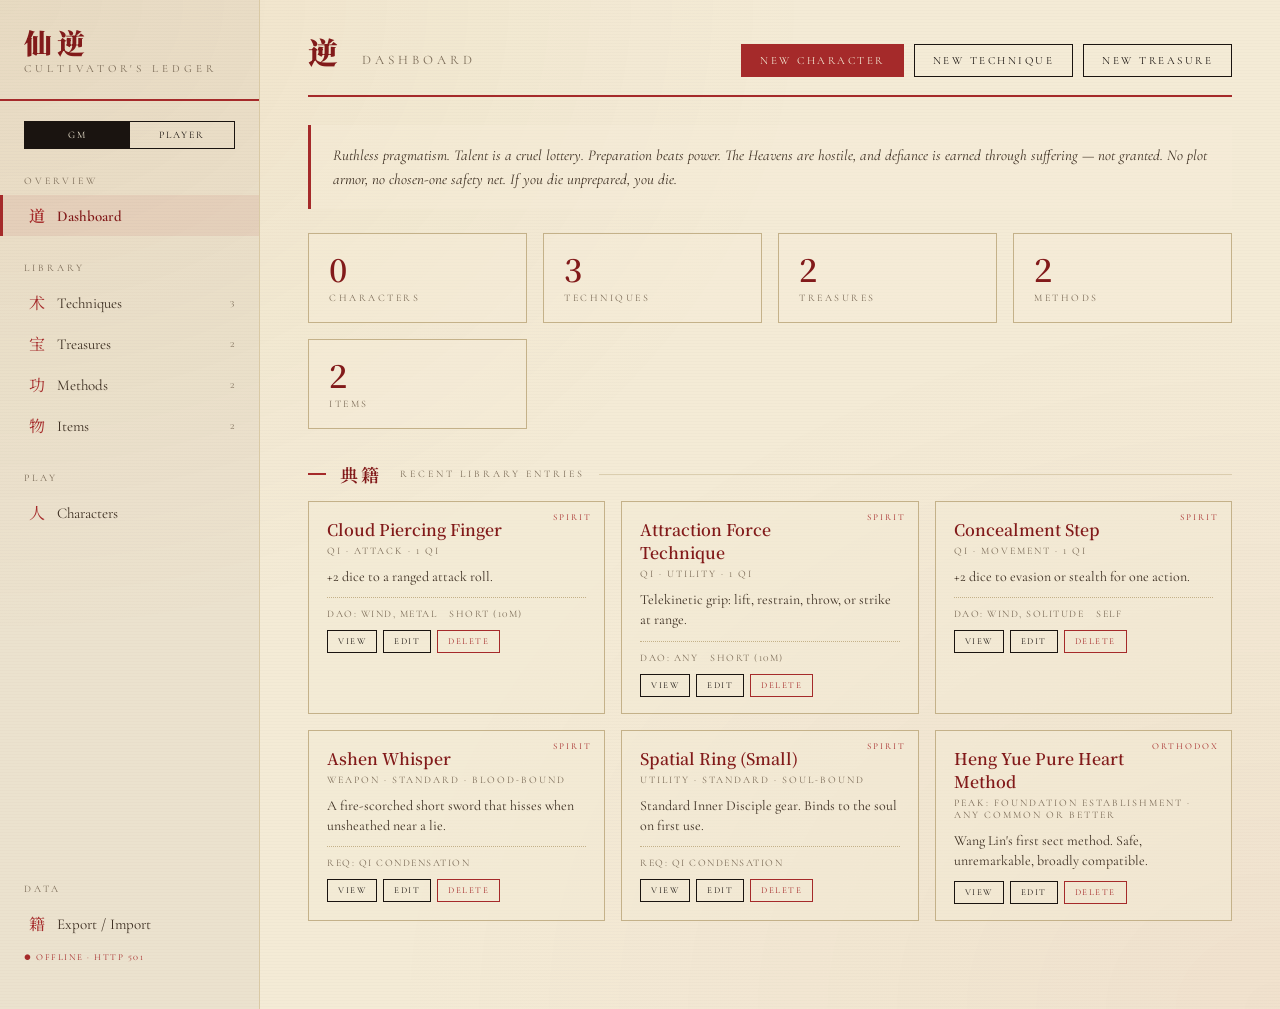
==== cultivation_app/static/index.html @ c36df338 "Initial commit: Cultivation TTRPG framework, vault notes, and companion app - Framework markdown not" ====
<!DOCTYPE html>
<html lang="en">
<head>
<meta charset="UTF-8">
<meta name="viewport" content="width=device-width, initial-scale=1.0">
<title>Cultivator's Ledger — Campaign Companion</title>
<link href="https://fonts.googleapis.com/css2?family=Cormorant+Garamond:wght@300;400;500;600;700&family=Cormorant+SC:wght@400;600&family=Noto+Serif+SC:wght@400;600;900&display=swap" rel="stylesheet">
<link rel="stylesheet" href="styles.css">
</head>
<body>

<div class="app">
  <aside class="sidebar">
    <div class="brand">
      <div class="brand-chinese">仙逆</div>
      <div class="brand-english">Cultivator's Ledger</div>
    </div>

    <div class="mode-toggle">
      <button class="mode-btn" data-mode="gm">GM</button>
      <button class="mode-btn" data-mode="player">Player</button>
    </div>

    <div class="nav-group">
      <div class="nav-group-label">Overview</div>
      <div class="nav-item" data-view="home"><span class="nav-icon">道</span> Dashboard</div>
    </div>

    <div class="nav-group">
      <div class="nav-group-label">Library</div>
      <div class="nav-item" data-view="techniques"><span class="nav-icon">术</span> Techniques <span class="count" id="count-techniques"></span></div>
      <div class="nav-item" data-view="treasures"><span class="nav-icon">宝</span> Treasures <span class="count" id="count-treasures"></span></div>
      <div class="nav-item" data-view="methods"><span class="nav-icon">功</span> Methods <span class="count" id="count-methods"></span></div>
      <div class="nav-item" data-view="items"><span class="nav-icon">物</span> Items <span class="count" id="count-items"></span></div>
    </div>

    <div class="nav-group">
      <div class="nav-group-label">Play</div>
      <div class="nav-item" data-view="characters"><span class="nav-icon">人</span> Characters <span class="count" id="count-characters"></span></div>
    </div>

    <div class="nav-group" style="margin-top: auto;">
      <div class="nav-group-label">Data</div>
      <div class="nav-item" data-view="data"><span class="nav-icon">籍</span> Export / Import</div>
      <div class="connection" id="connection"></div>
    </div>
  </aside>

  <main class="main" id="main"></main>
</div>

<div class="dialog-overlay" id="dialog-overlay">
  <div class="dialog" id="dialog">
    <button class="dialog-close" id="dialog-close">&times;</button>
    <div id="dialog-content"></div>
  </div>
</div>

<div class="notice" id="notice"></div>

<script type="module" src="js/main.js"></script>
</body>
</html>
---- cultivation_app/static/styles.css ----
/* Cultivator's Ledger — paper / cinnabar / ink theme */

:root {
  --paper: #f4ebd6;
  --paper-dark: #e8dcc0;
  --paper-edge: #d9c9a5;
  --ink: #1a1410;
  --ink-soft: #3d2f22;
  --ink-faded: #7a6a56;
  --cinnabar: #a52a2a;
  --cinnabar-deep: #821a1a;
  --gold: #b8873a;
  --rule: #c4b189;
  --seal-red: #b83227;
  --green-jade: #3e6b4a;
  --white-karma: #d9cba0;
  --black-karma: #1a1410;
}

* { box-sizing: border-box; margin: 0; padding: 0; }

html, body {
  background: #2a221a;
  font-family: 'Cormorant Garamond', Georgia, serif;
  color: var(--ink);
  min-height: 100vh;
}

.app {
  display: grid;
  grid-template-columns: 260px 1fr;
  min-height: 100vh;
  max-width: 1600px;
  margin: 0 auto;
  background: var(--paper);
  box-shadow: 0 25px 60px rgba(0,0,0,0.5);
  background-image:
    radial-gradient(ellipse at top left, rgba(184,135,58,0.08), transparent 45%),
    radial-gradient(ellipse at bottom right, rgba(165,42,42,0.05), transparent 50%),
    repeating-linear-gradient(0deg, transparent 0px, transparent 2px, rgba(26,20,16,0.015) 2px, rgba(26,20,16,0.015) 3px);
}

/* ===== SIDEBAR ===== */
.sidebar {
  background: rgba(26,20,16,0.04);
  border-right: 1px solid var(--paper-edge);
  padding: 28px 0;
  display: flex;
  flex-direction: column;
}

.brand {
  padding: 0 24px 24px;
  border-bottom: 2px double var(--cinnabar);
  margin-bottom: 20px;
}

.brand-chinese {
  font-family: 'Noto Serif SC', serif;
  font-weight: 900;
  font-size: 28px;
  color: var(--cinnabar-deep);
  letter-spacing: 5px;
  line-height: 1;
}

.brand-english {
  font-family: 'Cormorant SC', serif;
  font-size: 11px;
  letter-spacing: 4px;
  color: var(--ink-faded);
  margin-top: 6px;
  text-transform: uppercase;
}

.nav-group {
  margin-bottom: 18px;
}

.nav-group-label {
  font-family: 'Cormorant SC', serif;
  font-size: 10px;
  letter-spacing: 3px;
  color: var(--ink-faded);
  text-transform: uppercase;
  padding: 8px 24px;
}

.nav-item {
  display: flex;
  align-items: center;
  gap: 10px;
  padding: 9px 24px;
  font-family: 'Cormorant Garamond', serif;
  font-size: 15px;
  color: var(--ink-soft);
  cursor: pointer;
  border-left: 3px solid transparent;
  transition: background 0.1s, border-color 0.1s;
}

.nav-item:hover {
  background: rgba(165,42,42,0.05);
  color: var(--ink);
}

.nav-item.active {
  border-left-color: var(--cinnabar);
  background: rgba(165,42,42,0.08);
  color: var(--cinnabar-deep);
  font-weight: 600;
}

.nav-item .nav-icon {
  font-family: 'Noto Serif SC', serif;
  font-size: 16px;
  color: var(--cinnabar);
  min-width: 20px;
  text-align: center;
}

.nav-item .count {
  margin-left: auto;
  font-family: 'Cormorant SC', serif;
  font-size: 10px;
  color: var(--ink-faded);
  letter-spacing: 1px;
}

.connection {
  font-family: 'Cormorant SC', serif;
  font-size: 9px;
  letter-spacing: 1.5px;
  color: var(--ink-faded);
  padding: 8px 24px 0;
  text-transform: uppercase;
}
.connection.ok { color: var(--green-jade); }
.connection.err { color: var(--cinnabar); }

.mode-toggle {
  display: flex;
  border: 1px solid var(--ink);
  margin: 0 24px 18px;
}
.mode-btn {
  flex: 1;
  padding: 7px 8px;
  background: transparent;
  border: none;
  font-family: 'Cormorant SC', serif;
  font-size: 10px;
  letter-spacing: 2px;
  color: var(--ink);
  cursor: pointer;
  text-transform: uppercase;
}
.mode-btn.active {
  background: var(--ink);
  color: var(--paper);
}

/* ===== MAIN ===== */
.main {
  padding: 36px 48px 60px;
  min-width: 0;
}

.page-header {
  display: flex;
  align-items: baseline;
  justify-content: space-between;
  gap: 24px;
  padding-bottom: 18px;
  border-bottom: 2px double var(--cinnabar);
  margin-bottom: 28px;
}

.page-title {
  display: flex;
  align-items: baseline;
  gap: 18px;
}

.page-title .chinese {
  font-family: 'Noto Serif SC', serif;
  font-weight: 900;
  font-size: 30px;
  color: var(--cinnabar-deep);
  letter-spacing: 6px;
  line-height: 1;
}

.page-title .english {
  font-family: 'Cormorant SC', serif;
  font-size: 13px;
  letter-spacing: 4px;
  color: var(--ink-faded);
  text-transform: uppercase;
}

.page-actions { display: flex; gap: 10px; }

/* ===== BUTTONS ===== */
.btn {
  font-family: 'Cormorant SC', serif;
  font-size: 11px;
  letter-spacing: 2.5px;
  padding: 9px 18px;
  border: 1px solid var(--ink);
  background: transparent;
  color: var(--ink);
  cursor: pointer;
  text-transform: uppercase;
  transition: background 0.1s, color 0.1s, border-color 0.1s;
}
.btn:hover { background: var(--ink); color: var(--paper); }
.btn.primary { background: var(--cinnabar); border-color: var(--cinnabar); color: var(--paper); }
.btn.primary:hover { background: var(--cinnabar-deep); border-color: var(--cinnabar-deep); }
.btn.small { padding: 5px 10px; font-size: 9px; letter-spacing: 1.5px; }
.btn.ghost { border: 1px dashed var(--rule); color: var(--ink-faded); }
.btn.ghost:hover { color: var(--cinnabar); border-color: var(--cinnabar); background: transparent; }
.btn.danger { border-color: var(--cinnabar); color: var(--cinnabar); }
.btn.danger:hover { background: var(--cinnabar); color: var(--paper); }
.btn:disabled { opacity: 0.5; cursor: not-allowed; }

/* ===== SECTION ===== */
.section { margin-bottom: 28px; }
.section-header {
  display: flex;
  align-items: center;
  gap: 14px;
  margin-bottom: 14px;
}
.section-header::before {
  content: '';
  display: block;
  width: 18px;
  height: 2px;
  background: var(--cinnabar);
}
.section-header h2 {
  font-family: 'Noto Serif SC', serif;
  font-weight: 600;
  font-size: 18px;
  color: var(--cinnabar-deep);
  letter-spacing: 3px;
  flex-shrink: 0;
}
.section-header .en {
  font-family: 'Cormorant SC', serif;
  font-size: 10px;
  letter-spacing: 3px;
  color: var(--ink-faded);
  text-transform: uppercase;
  padding-left: 4px;
}
.section-header::after {
  content: '';
  display: block;
  flex-grow: 1;
  height: 1px;
  background: var(--rule);
  opacity: 0.5;
}

.subsection-header {
  font-family: 'Noto Serif SC', serif;
  font-size: 14px;
  font-weight: 600;
  color: var(--cinnabar-deep);
  letter-spacing: 2px;
  margin: 16px 0 8px;
}

/* ===== GRID LIST ===== */
.grid-list {
  display: grid;
  grid-template-columns: repeat(auto-fill, minmax(280px, 1fr));
  gap: 16px;
}

.card {
  border: 1px solid var(--rule);
  background: rgba(244,235,214,0.5);
  padding: 16px 18px;
  position: relative;
  transition: border-color 0.1s, box-shadow 0.1s;
}
.card:hover { border-color: var(--cinnabar); box-shadow: 0 3px 10px rgba(0,0,0,0.08); }

.card-tier {
  position: absolute;
  top: 10px;
  right: 12px;
  font-family: 'Cormorant SC', serif;
  font-size: 9px;
  letter-spacing: 2px;
  color: var(--cinnabar);
  text-transform: uppercase;
}

.card-name {
  font-family: 'Noto Serif SC', serif;
  font-weight: 600;
  font-size: 16px;
  color: var(--cinnabar-deep);
  margin-bottom: 4px;
  padding-right: 60px;
}

.card-subtitle {
  font-family: 'Cormorant SC', serif;
  font-size: 10px;
  letter-spacing: 2px;
  color: var(--ink-faded);
  text-transform: uppercase;
  margin-bottom: 10px;
}

.card-body {
  font-size: 14px;
  color: var(--ink-soft);
  line-height: 1.45;
  min-height: 20px;
}

.card-meta {
  display: flex;
  gap: 12px;
  margin-top: 10px;
  padding-top: 10px;
  border-top: 1px dotted var(--rule);
  font-family: 'Cormorant SC', serif;
  font-size: 10px;
  letter-spacing: 1.5px;
  color: var(--ink-faded);
  text-transform: uppercase;
  flex-wrap: wrap;
}

.card-actions { display: flex; gap: 6px; margin-top: 10px; }

.card.empty {
  border-style: dashed;
  color: var(--ink-faded);
  text-align: center;
  padding: 36px 16px;
  cursor: pointer;
}
.card.empty:hover { border-color: var(--cinnabar); color: var(--cinnabar); }

/* ===== FIELDS ===== */
.field { display: flex; flex-direction: column; margin-bottom: 14px; }
.field-label {
  font-family: 'Cormorant SC', serif;
  font-size: 10px;
  letter-spacing: 3px;
  color: var(--ink-faded);
  text-transform: uppercase;
  margin-bottom: 5px;
}
.field-input, .field-select, .field-textarea {
  border: none;
  border-bottom: 1px solid var(--ink);
  background: transparent;
  font-family: 'Cormorant Garamond', serif;
  font-size: 16px;
  color: var(--ink);
  padding: 4px 0;
  font-weight: 500;
  outline: none;
  width: 100%;
}
.field-textarea {
  border: 1px solid var(--rule);
  padding: 10px 12px;
  resize: vertical;
  min-height: 80px;
  line-height: 1.5;
  background: rgba(244,235,214,0.3);
}
.field-select { cursor: pointer; }
.field-input:focus, .field-select:focus, .field-textarea:focus { border-bottom-color: var(--cinnabar); }
.field-textarea:focus, .field-select:focus { border-color: var(--cinnabar); }

.field-row { display: grid; grid-template-columns: repeat(auto-fit, minmax(160px, 1fr)); gap: 18px; }
.field-row.two { grid-template-columns: 1fr 1fr; }
.field-row.three { grid-template-columns: 1fr 1fr 1fr; }

/* ===== DIALOG ===== */
.dialog-overlay {
  position: fixed;
  inset: 0;
  background: rgba(26,20,16,0.65);
  display: none;
  align-items: flex-start;
  justify-content: center;
  padding: 40px 20px;
  z-index: 100;
  overflow-y: auto;
}
.dialog-overlay.open { display: flex; }
.dialog {
  background: var(--paper);
  max-width: 820px;
  width: 100%;
  padding: 32px 36px 28px;
  box-shadow: 0 20px 50px rgba(0,0,0,0.5);
  border: 1px solid var(--paper-edge);
  position: relative;
}
.dialog.wide { max-width: 1000px; }
.dialog-close {
  position: absolute;
  top: 12px;
  right: 16px;
  background: transparent;
  border: none;
  font-size: 28px;
  color: var(--ink-faded);
  cursor: pointer;
  line-height: 1;
}
.dialog-close:hover { color: var(--cinnabar); }
.dialog-title {
  font-family: 'Noto Serif SC', serif;
  font-size: 22px;
  font-weight: 600;
  color: var(--cinnabar-deep);
  letter-spacing: 4px;
  padding-bottom: 14px;
  border-bottom: 2px double var(--cinnabar);
  margin-bottom: 22px;
}
.dialog-footer {
  display: flex;
  gap: 10px;
  justify-content: flex-end;
  margin-top: 22px;
  padding-top: 16px;
  border-top: 1px solid var(--rule);
}

/* ===== CHARACTER EDITOR ===== */
.char-editor { display: grid; grid-template-columns: 1.15fr 1fr; gap: 38px; }
.char-editor > div { min-width: 0; }
.identity-band { display: grid; grid-template-columns: 2fr 1fr 1fr; gap: 18px; margin-bottom: 22px; }

.attributes { display: grid; grid-template-columns: repeat(3, 1fr); gap: 14px; }
.attr {
  border: 1px solid var(--rule);
  padding: 12px 14px;
  background: rgba(244,235,214,0.4);
  text-align: center;
}
.attr-label {
  font-family: 'Noto Serif SC', serif;
  font-size: 18px;
  font-weight: 600;
  color: var(--cinnabar-deep);
  letter-spacing: 2px;
}
.attr-en {
  font-family: 'Cormorant SC', serif;
  font-size: 9px;
  letter-spacing: 2px;
  color: var(--ink-faded);
  text-transform: uppercase;
  margin: 2px 0 8px;
}
.attr-input {
  border: none;
  border-bottom: 1px solid var(--ink);
  background: transparent;
  font-family: 'Cormorant Garamond', serif;
  font-size: 22px;
  font-weight: 600;
  color: var(--ink);
  padding: 2px 0;
  text-align: center;
  width: 80%;
  outline: none;
}
.attr-input:focus { border-bottom-color: var(--cinnabar); }

.dot-row { display: flex; gap: 5px; align-items: center; }
.dot {
  width: 14px; height: 14px;
  border-radius: 50%;
  border: 1.5px solid var(--ink);
  cursor: pointer;
  background: transparent;
  transition: background 0.1s;
}
.dot.filled { background: var(--ink); }
.dot.cinnabar { border-color: var(--cinnabar); }
.dot.cinnabar.filled { background: var(--cinnabar); }
.dot.white-filled { background: var(--white-karma); border-color: var(--gold); }
.dot.black-filled { background: var(--black-karma); }

/* ===== LIST ROWS ===== */
.list-rows {
  border: 1px solid var(--rule);
  background: rgba(244,235,214,0.3);
  padding: 6px 0;
}
.list-row {
  display: grid;
  grid-template-columns: 1fr auto auto;
  gap: 10px;
  align-items: center;
  padding: 7px 14px;
  border-bottom: 1px dotted var(--rule);
}
.list-row:last-child { border-bottom: none; }
.list-row-name { font-size: 14px; color: var(--ink); font-weight: 500; }
.list-row-meta {
  font-family: 'Cormorant SC', serif;
  font-size: 10px;
  letter-spacing: 1.5px;
  color: var(--ink-faded);
  text-transform: uppercase;
}
.row-delete {
  background: transparent;
  border: none;
  font-size: 18px;
  color: var(--ink-faded);
  cursor: pointer;
  line-height: 1;
  padding: 2px 6px;
}
.row-delete:hover { color: var(--cinnabar); }
.list-empty {
  padding: 18px;
  text-align: center;
  font-family: 'Cormorant SC', serif;
  font-size: 11px;
  letter-spacing: 2px;
  color: var(--ink-faded);
  text-transform: uppercase;
}

/* ===== PICKER ===== */
.picker-list {
  max-height: 400px;
  overflow-y: auto;
  border: 1px solid var(--rule);
  background: rgba(244,235,214,0.3);
}
.picker-item {
  padding: 10px 14px;
  border-bottom: 1px dotted var(--rule);
  cursor: pointer;
  transition: background 0.1s;
}
.picker-item:hover { background: rgba(165,42,42,0.08); }
.picker-item-name {
  font-family: 'Noto Serif SC', serif;
  font-weight: 600;
  font-size: 14px;
  color: var(--cinnabar-deep);
}
.picker-item-meta {
  font-family: 'Cormorant SC', serif;
  font-size: 10px;
  letter-spacing: 1.5px;
  color: var(--ink-faded);
  margin-top: 2px;
  text-transform: uppercase;
}
.picker-search {
  width: 100%;
  padding: 8px 12px;
  border: 1px solid var(--rule);
  background: var(--paper);
  font-family: 'Cormorant Garamond', serif;
  font-size: 14px;
  margin-bottom: 10px;
  outline: none;
}
.picker-search:focus { border-color: var(--cinnabar); }

/* ===== NOTICE ===== */
.notice {
  position: fixed;
  bottom: 24px;
  right: 24px;
  background: var(--ink);
  color: var(--paper);
  padding: 12px 20px;
  font-family: 'Cormorant SC', serif;
  font-size: 12px;
  letter-spacing: 2px;
  text-transform: uppercase;
  box-shadow: 0 6px 20px rgba(0,0,0,0.4);
  opacity: 0;
  transition: opacity 0.25s;
  z-index: 200;
}
.notice.show { opacity: 1; }
.notice.cinnabar { background: var(--cinnabar); }

/* ===== TOOLBAR ===== */
.toolbar {
  display: flex;
  gap: 12px;
  margin-bottom: 20px;
  align-items: center;
  flex-wrap: wrap;
}
.search-input {
  flex: 1;
  max-width: 400px;
  padding: 8px 14px;
  border: 1px solid var(--rule);
  background: var(--paper);
  font-family: 'Cormorant Garamond', serif;
  font-size: 14px;
  outline: none;
}
.search-input:focus { border-color: var(--cinnabar); }
.filter-chips { display: flex; gap: 6px; flex-wrap: wrap; }
.chip {
  font-family: 'Cormorant SC', serif;
  font-size: 10px;
  letter-spacing: 1.5px;
  padding: 5px 12px;
  border: 1px solid var(--rule);
  color: var(--ink-faded);
  cursor: pointer;
  text-transform: uppercase;
  background: transparent;
}
.chip.active { border-color: var(--cinnabar); color: var(--cinnabar); background: rgba(165,42,42,0.06); }
.chip:disabled { opacity: 0.4; cursor: not-allowed; }

/* ===== HOME ===== */
.stat-grid {
  display: grid;
  grid-template-columns: repeat(auto-fit, minmax(180px, 1fr));
  gap: 16px;
  margin-bottom: 32px;
}
.stat {
  border: 1px solid var(--rule);
  padding: 18px 20px;
  background: rgba(244,235,214,0.4);
}
.stat-value {
  font-family: 'Noto Serif SC', serif;
  font-size: 32px;
  font-weight: 600;
  color: var(--cinnabar-deep);
  line-height: 1;
}
.stat-label {
  font-family: 'Cormorant SC', serif;
  font-size: 10px;
  letter-spacing: 2.5px;
  color: var(--ink-faded);
  text-transform: uppercase;
  margin-top: 8px;
}
.ethos {
  font-family: 'Cormorant Garamond', serif;
  font-size: 15px;
  font-style: italic;
  color: var(--ink-soft);
  line-height: 1.6;
  padding: 18px 22px;
  border-left: 3px solid var(--cinnabar);
  background: rgba(244,235,214,0.4);
  margin-bottom: 24px;
}

.note-box {
  padding: 12px 14px;
  border: 1px dashed var(--rule);
  font-size: 13px;
  color: var(--ink-soft);
  font-style: italic;
  background: rgba(244,235,214,0.3);
  margin-bottom: 14px;
}

.box-track { display: flex; flex-wrap: wrap; gap: 4px; }
.box-cell {
  width: 18px;
  height: 18px;
  border: 1px solid var(--ink);
  cursor: pointer;
  transition: background 0.1s;
}
.box-cell.filled { background: var(--cinnabar); }
.box-cell.critical { background: var(--cinnabar-deep); border-color: var(--cinnabar-deep); }

.inline-label {
  font-family: 'Cormorant SC', serif;
  font-size: 10px;
  letter-spacing: 2px;
  color: var(--ink-faded);
  text-transform: uppercase;
  margin-right: 8px;
}

/* ===== DERIVED STATS ===== */
.derived-panel {
  display: grid;
  grid-template-columns: repeat(2, 1fr);
  gap: 8px 22px;
  background: rgba(184,135,58,0.06);
  border: 1px solid var(--rule);
  padding: 14px 18px;
}
.derived-row {
  display: flex;
  justify-content: space-between;
  align-items: baseline;
  gap: 8px;
  border-bottom: 1px dotted var(--rule);
  padding: 4px 0;
}
.derived-label {
  font-family: 'Cormorant SC', serif;
  font-size: 10px;
  letter-spacing: 2px;
  color: var(--ink-faded);
  text-transform: uppercase;
}
.derived-val {
  font-family: 'Cormorant Garamond', serif;
  font-size: 16px;
  font-weight: 600;
  color: var(--cinnabar-deep);
}

.qi-line { display: flex; align-items: baseline; gap: 10px; padding: 8px 0; }
.qi-current {
  font-family: 'Cormorant Garamond', serif;
  font-size: 22px;
  font-weight: 600;
  color: var(--ink);
  border: none;
  border-bottom: 1px solid var(--ink);
  background: transparent;
  width: 70px;
  padding: 2px 0;
  text-align: center;
  outline: none;
}
.qi-current:focus { border-bottom-color: var(--cinnabar); }
.qi-slash { font-size: 20px; color: var(--ink-faded); }
.qi-max {
  font-family: 'Noto Serif SC', serif;
  font-size: 22px;
  font-weight: 600;
  color: var(--cinnabar-deep);
}

.stage-controls { display: flex; gap: 8px; margin-top: 12px; }

/* ===== BUDGET EDITOR ===== */
.budget-bar {
  display: flex;
  align-items: center;
  justify-content: space-between;
  gap: 18px;
  padding: 12px 16px;
  background: rgba(184,135,58,0.08);
  border: 1px solid var(--rule);
  margin-bottom: 16px;
}
.budget-bar.over { border-color: var(--cinnabar); background: rgba(165,42,42,0.08); }
.budget-bar.under { border-color: var(--gold); }
.budget-info {
  font-family: 'Cormorant SC', serif;
  font-size: 11px;
  letter-spacing: 2px;
  color: var(--ink-faded);
  text-transform: uppercase;
}
.budget-info strong {
  font-family: 'Noto Serif SC', serif;
  font-size: 18px;
  color: var(--cinnabar-deep);
  margin: 0 4px;
}
.budget-info.warning strong { color: var(--cinnabar); }

.effect-row {
  display: grid;
  grid-template-columns: 1fr 80px auto;
  gap: 10px;
  padding: 8px 12px;
  border-bottom: 1px dotted var(--rule);
  align-items: center;
}
.effect-row:last-child { border-bottom: none; }
.effect-name {
  font-size: 14px;
  color: var(--ink);
}
.effect-cost {
  font-family: 'Noto Serif SC', serif;
  font-size: 14px;
  font-weight: 600;
  text-align: right;
}
.effect-cost.refund { color: var(--green-jade); }
.effect-cost.spend { color: var(--cinnabar-deep); }

.menu-section {
  border: 1px solid var(--rule);
  background: rgba(244,235,214,0.3);
  margin-bottom: 12px;
}
.menu-section-header {
  padding: 8px 14px;
  font-family: 'Cormorant SC', serif;
  font-size: 11px;
  letter-spacing: 2.5px;
  color: var(--cinnabar-deep);
  text-transform: uppercase;
  background: rgba(165,42,42,0.04);
  border-bottom: 1px solid var(--rule);
}
.menu-row {
  display: grid;
  grid-template-columns: 1fr auto auto;
  gap: 10px;
  padding: 8px 14px;
  border-bottom: 1px dotted var(--rule);
  align-items: center;
}
.menu-row:last-child { border-bottom: none; }
.menu-row-name { font-size: 13px; color: var(--ink-soft); }
.menu-row-cost {
  font-family: 'Noto Serif SC', serif;
  font-size: 13px;
  color: var(--cinnabar);
  font-weight: 600;
  min-width: 50px;
  text-align: right;
}
.menu-row-cost.refund { color: var(--green-jade); }

.tally-grid {
  display: grid;
  grid-template-columns: 1fr 1fr;
  gap: 14px;
  margin-bottom: 14px;
}

/* ===== DETAILS VIEW ===== */
.detail-tier-banner {
  display: flex;
  justify-content: space-between;
  align-items: baseline;
  padding: 10px 14px;
  background: rgba(165,42,42,0.06);
  border: 1px solid var(--cinnabar);
  margin-bottom: 16px;
}
.detail-tier {
  font-family: 'Noto Serif SC', serif;
  font-weight: 600;
  font-size: 16px;
  color: var(--cinnabar-deep);
  letter-spacing: 3px;
}
.detail-cost {
  font-family: 'Cormorant SC', serif;
  font-size: 11px;
  letter-spacing: 2px;
  color: var(--ink-faded);
  text-transform: uppercase;
}

.detail-grid {
  display: grid;
  grid-template-columns: repeat(auto-fit, minmax(220px, 1fr));
  gap: 6px 22px;
  margin-bottom: 16px;
}
.detail-row {
  display: flex;
  justify-content: space-between;
  align-items: baseline;
  border-bottom: 1px dotted var(--rule);
  padding: 4px 0;
  gap: 12px;
}
.detail-label {
  font-family: 'Cormorant SC', serif;
  font-size: 10px;
  letter-spacing: 2px;
  color: var(--ink-faded);
  text-transform: uppercase;
  flex-shrink: 0;
}
.detail-value {
  font-family: 'Cormorant Garamond', serif;
  font-size: 14px;
  color: var(--ink);
  text-align: right;
}

.detail-section {
  margin-top: 18px;
  padding-top: 14px;
  border-top: 1px solid var(--rule);
}
.detail-section-title {
  font-family: 'Noto Serif SC', serif;
  font-size: 14px;
  font-weight: 600;
  color: var(--cinnabar-deep);
  letter-spacing: 3px;
  margin-bottom: 10px;
  text-transform: uppercase;
}

.mastery-list { display: flex; flex-direction: column; gap: 6px; }
.mastery-row { font-size: 14px; color: var(--ink-soft); line-height: 1.5; }

/* ===== USE TECHNIQUE / DICE ===== */
.roll-breakdown {
  border: 1px solid var(--rule);
  background: rgba(244,235,214,0.4);
  padding: 10px 16px;
  margin-bottom: 14px;
}
.roll-row {
  display: flex;
  justify-content: space-between;
  align-items: baseline;
  padding: 4px 0;
  font-size: 14px;
}
.roll-row.total {
  border-top: 1px solid var(--rule);
  margin-top: 6px;
  padding-top: 8px;
  font-family: 'Noto Serif SC', serif;
  font-weight: 600;
  font-size: 16px;
}
.roll-num {
  font-family: 'Noto Serif SC', serif;
  font-weight: 600;
  color: var(--cinnabar-deep);
  min-width: 56px;
  text-align: right;
}

.roll-result {
  margin-top: 14px;
}
.roll-result:empty { margin-top: 0; }

.roll-result-header {
  font-family: 'Noto Serif SC', serif;
  font-size: 18px;
  font-weight: 600;
  color: var(--ink);
  letter-spacing: 2px;
}
.roll-successes {
  color: var(--cinnabar-deep);
  font-size: 22px;
}

.roll-dice {
  display: flex;
  flex-wrap: wrap;
  gap: 6px;
  margin-top: 10px;
}
.die {
  width: 36px; height: 36px;
  border: 1.5px solid var(--ink);
  display: flex;
  align-items: center;
  justify-content: center;
  font-family: 'Noto Serif SC', serif;
  font-size: 18px;
  font-weight: 600;
  background: var(--paper-dark);
  color: var(--ink);
}
.die.success {
  background: var(--cinnabar);
  color: var(--paper);
  border-color: var(--cinnabar-deep);
  box-shadow: 0 0 0 1px var(--paper), 0 0 0 2px var(--cinnabar-deep);
}

@media (max-width: 900px) {
  .app { grid-template-columns: 1fr; }
  .sidebar { border-right: none; border-bottom: 1px solid var(--paper-edge); }
  .char-editor { grid-template-columns: 1fr; }
  .main { padding: 24px 20px 40px; }
  .tally-grid { grid-template-columns: 1fr; }
}
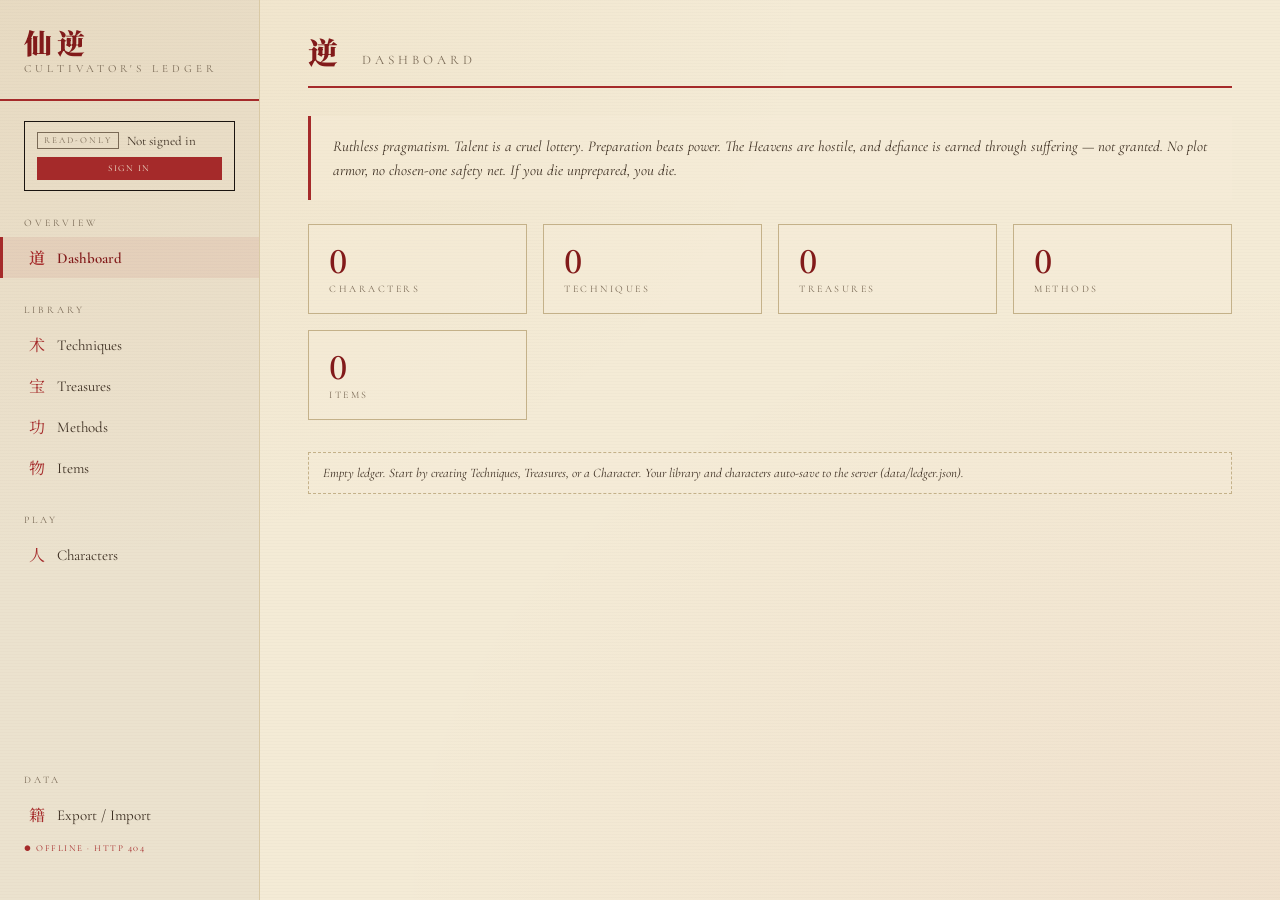
==== commit b1f85d69: "Add GM password + per-character role enforcement for shared sessions Server: add LEDGER_GM_PASSWORD " ====
--- a/cultivation_app/static/index.html
+++ b/cultivation_app/static/index.html
@@ -16,10 +16,7 @@
       <div class="brand-english">Cultivator's Ledger</div>
     </div>
 
-    <div class="mode-toggle">
-      <button class="mode-btn" data-mode="gm">GM</button>
-      <button class="mode-btn" data-mode="player">Player</button>
-    </div>
+    <div class="auth-panel" id="auth-panel"></div>
 
     <div class="nav-group">
       <div class="nav-group-label">Overview</div>
--- a/cultivation_app/static/styles.css
+++ b/cultivation_app/static/styles.css
@@ -138,26 +138,59 @@
 .connection.ok { color: var(--green-jade); }
 .connection.err { color: var(--cinnabar); }
 
-.mode-toggle {
-  display: flex;
+.auth-panel {
+  display: flex;
+  flex-direction: column;
+  gap: 8px;
   border: 1px solid var(--ink);
   margin: 0 24px 18px;
-}
-.mode-btn {
+  padding: 10px 12px;
+}
+.auth-line {
+  display: flex;
+  align-items: center;
+  gap: 8px;
+}
+.auth-badge {
+  display: inline-block;
+  font-family: 'Cormorant SC', serif;
+  font-size: 9px;
+  letter-spacing: 2px;
+  text-transform: uppercase;
+  padding: 2px 6px;
+  border: 1px solid currentColor;
+}
+.auth-badge.gm { color: var(--cinnabar-deep); }
+.auth-badge.player { color: var(--ink); }
+.auth-badge.anon { color: var(--ink-faded); }
+.auth-name {
+  font-family: 'Cormorant Garamond', serif;
+  font-size: 13px;
+  color: var(--ink-soft);
   flex: 1;
-  padding: 7px 8px;
-  background: transparent;
-  border: none;
-  font-family: 'Cormorant SC', serif;
-  font-size: 10px;
-  letter-spacing: 2px;
-  color: var(--ink);
-  cursor: pointer;
-  text-transform: uppercase;
-}
-.mode-btn.active {
-  background: var(--ink);
-  color: var(--paper);
+  overflow: hidden;
+  text-overflow: ellipsis;
+  white-space: nowrap;
+}
+
+/* Read-only character editor: disable interactive controls without
+   blocking the page-header's Back button. */
+.char-editor-wrap.readonly input,
+.char-editor-wrap.readonly select,
+.char-editor-wrap.readonly textarea,
+.char-editor-wrap.readonly button {
+  pointer-events: none;
+  opacity: 0.6;
+}
+.char-editor-wrap.readonly .dot,
+.char-editor-wrap.readonly .box-cell,
+.char-editor-wrap.readonly .chip {
+  pointer-events: none;
+  opacity: 0.6;
+}
+.readonly-banner {
+  border-color: var(--cinnabar);
+  color: var(--cinnabar-deep);
 }
 
 /* ===== MAIN ===== */
